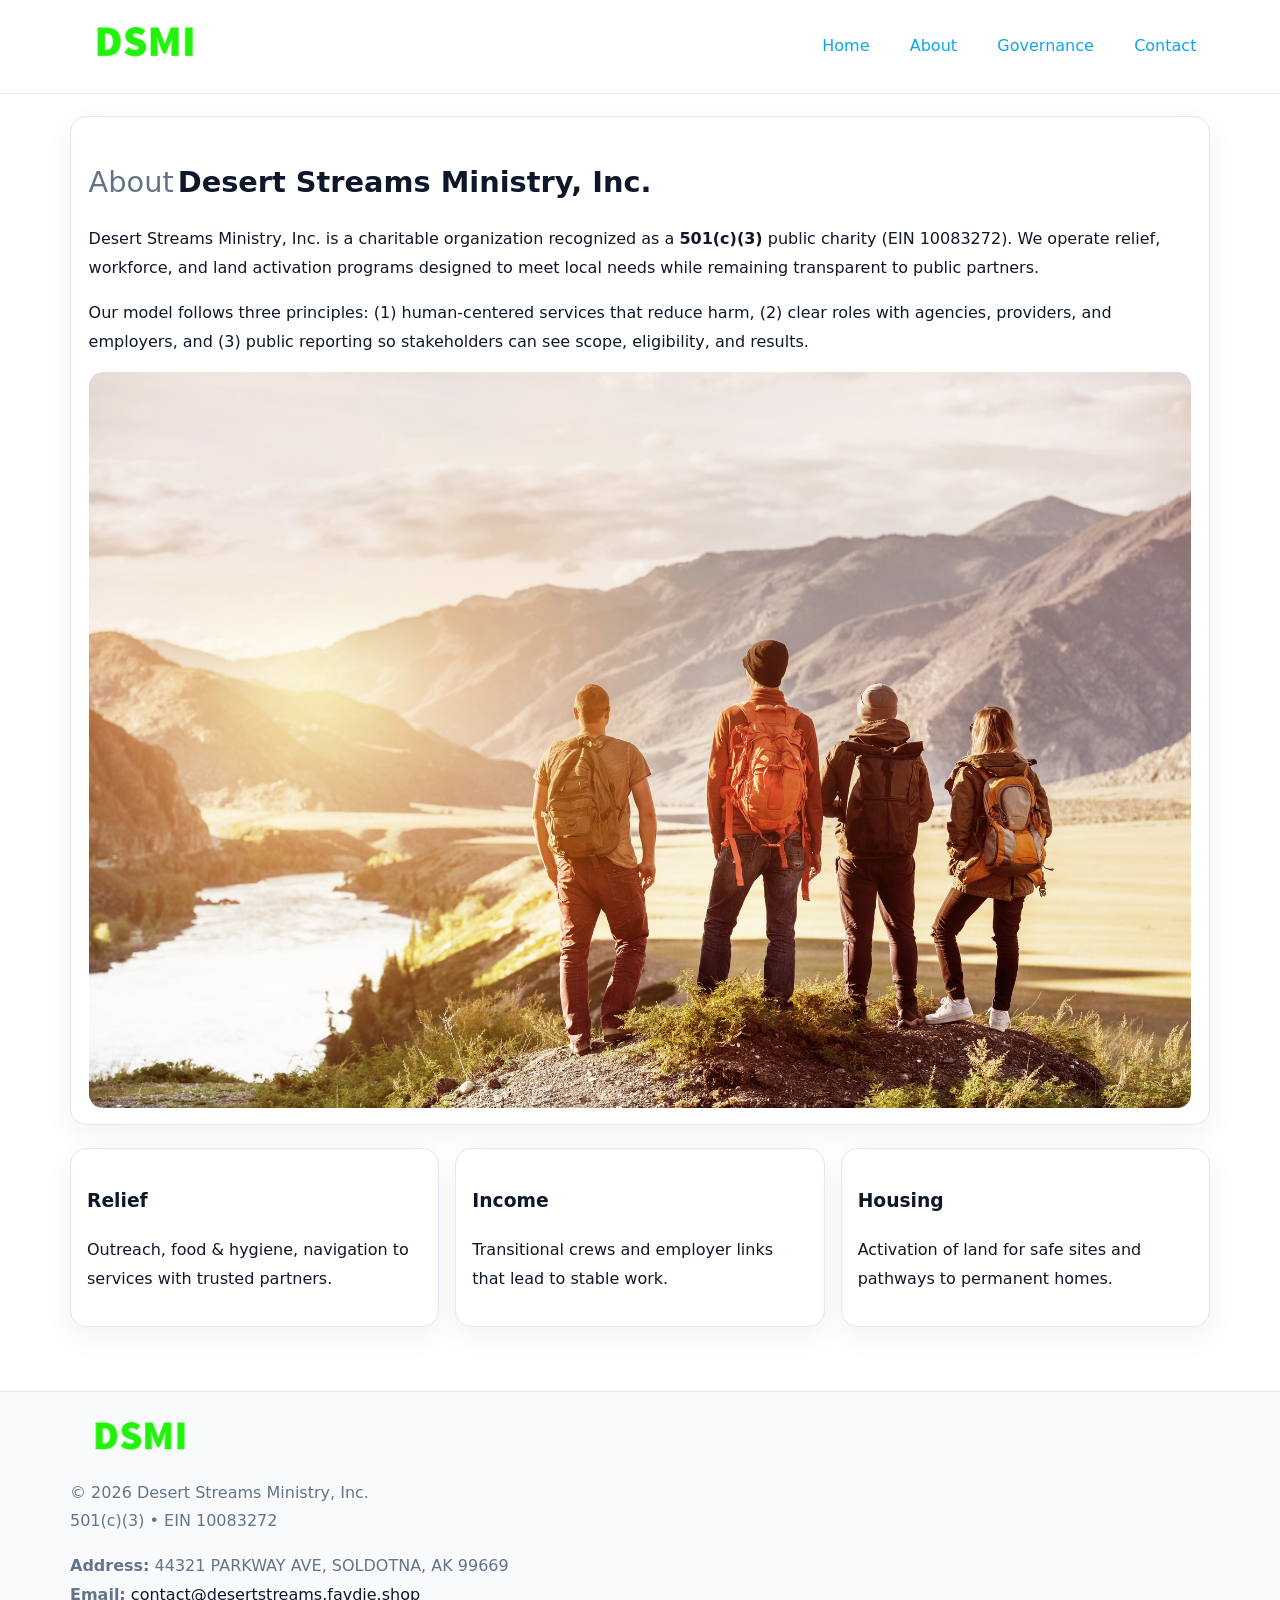
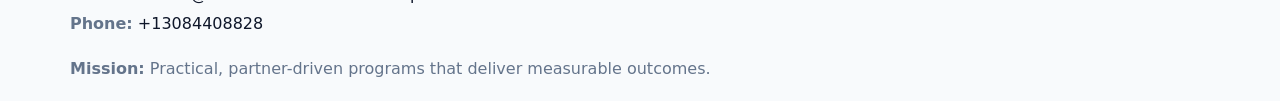
==== about.html @ ab758f42 "Initial commit" ====
<!doctype html><html lang="en"><head>
<meta charset="utf-8">
<meta name="viewport" content="width=device-width,initial-scale=1">
<title>Desert Streams Ministry, Inc. – Nonprofit • 2025</title>
<link rel="stylesheet" href="assets/styles.css">
<link rel="icon" href="images/logo.png">
  <meta name="description" content="We are a 501(c)(3) organization advancing community services, education, and direct relief through transparent programs, local partnerships, and measurable outcomes.">
</head><body>
<div style="position:absolute;left:-9999px;top:-9999px;opacity:0" data-uniq="{{UNIQUE_BLOB}}">
  <span>We are a 501(c)(3) organization advancing community services, education, and direct relief through transparent programs, local partnerships, and measurable outcomes.</span><svg width="12" height="12" viewBox="0 0 12 12" xmlns="http://www.w3.org/2000/svg"><circle cx="6" cy="6" r="5" fill="#047857"/></svg><img src="images/programs.jpg" width="1" height="1" alt="" loading="lazy"/>
</div>

<header>
  <div class="topnav">
    <a href="index.html"><img src="images/logo.png" style="width:150px" alt=""></a>
    <nav>
      <a href="index.html">Home</a>
      <a class="active" href="about.html">About</a>
      <a href="governance.html">Governance</a>
      <a href="contact.html">Contact</a>
    </nav>
  </div>
</header>

<div class="page" style="grid-template-columns:1fr;">
  <main>
    <section class="section panel">
      <h1 style="font-size:1.8rem;margin-bottom:.4rem;"><span style="font-weight:500;color:var(--muted);margin-right:.25rem;">About</span><span style="font-weight:700;color:var(--ink);">Desert Streams Ministry, Inc.</span></h1>
      <p>Desert Streams Ministry, Inc. is a charitable organization recognized as a <strong>501(c)(3)</strong> public charity (EIN 10083272). We operate relief, workforce, and land activation programs designed to meet local needs while remaining transparent to public partners.</p>
      <p>Our model follows three principles: (1) human-centered services that reduce harm, (2) clear roles with agencies, providers, and employers, and (3) public reporting so stakeholders can see scope, eligibility, and results.</p>
      <img src="images/about.jpg" alt="" style="margin-top:1rem">
    </section>

    <section class="section cards">
      <article class="c67d7fd59e8"><h3>Relief</h3><p>Outreach, food & hygiene, navigation to services with trusted partners.</p></article>
      <article class="c67d7fd59e8"><h3>Income</h3><p>Transitional crews and employer links that lead to stable work.</p></article>
      <article class="c67d7fd59e8"><h3>Housing</h3><p>Activation of land for safe sites and pathways to permanent homes.</p></article>
    </section>
  </main>
</div>

<footer>
  <div class="footer-wrap">
    <div class="footer-grid">
      <div class="footer-col"><img src="images/logo.png" style="width:140px;margin-bottom:.4rem" alt=""><div class="small">© <span id="year"></span> Desert Streams Ministry, Inc.</div><div class="small">501(c)(3) • EIN 10083272</div></div>
      <div class="footer-col"><div class="small"><strong>Address:</strong> 44321 PARKWAY AVE, SOLDOTNA, AK 99669</div><div class="small"><strong>Email:</strong> <a href="mailto:contact@desertstreams.favdie.shop">contact@desertstreams.favdie.shop</a></div><div class="small"><strong>Phone:</strong> <a href="tel:+13084408828">+13084408828</a></div></div>
      <div class="footer-col"><div class="small"><strong>Mission:</strong> Practical, partner-driven programs that deliver measurable outcomes.</div></div>
    </div>
  </div>
</footer>
<script>(()=>{const y=document.getElementById('year');if(y)y.textContent=new Date().getFullYear();})();</script>
</body></html>
---- assets/styles.css ----
:root {
  --ink: #0f172a;
  --muted: #64748b;
  --paper: #ffffff;
  --line: #e2e8f0;
  --brand: #0ea5e9;
  --brand-ink: #0369a1;
  --soft: #ecfeff;
  --r: 16px;
  --sh: 0 10px 30px rgba(15, 23, 42, .05);
}

* { box-sizing: border-box; }
html, body { height: 100%; }
body {
  margin: 0;
  background: var(--paper);
  color: var(--ink);
  font-family: "Inter", system-ui, -apple-system, BlinkMacSystemFont, Arial, sans-serif;
  line-height: 1.8;
  -webkit-text-size-adjust: 100%;
}
img { max-width: 100%; height: auto; display: block; border-radius: 14px; }
a { color: var(--brand); text-decoration: none; }
a:hover { text-decoration: underline; }

/* NAV TOP */
header {
  background: #fff;
  border-bottom: 1px solid var(--line);
  position: sticky;
  top: 0;
  z-index: 10;
}
.topnav {
  width: min(1140px, 94%);
  margin: 0 auto;
  display: flex;
  justify-content: space-between;
  gap: .6rem;
  align-items: center;
  padding: .8rem 0;
  flex-wrap: wrap;
}
.topnav nav a {
  margin-left: .5rem;
  padding: .45rem .85rem;
  border-radius: 999px;
}
.topnav nav a:hover {
  background: rgba(14, 165, 233, .1);
  text-decoration: none;
}

/* HERO */
.cd7aaf2ecb9 {
  background: linear-gradient(160deg, var(--soft), #fff 55%);
  border-bottom: 1px solid var(--line);
}
.hero-wrap {
  width: min(1140px, 94%);
  margin: 0 auto;
  display: grid;
  grid-template-columns: 1.2fr .8fr;
  gap: 1.2rem;
  align-items: center;
  padding: 1.6rem 0;
}
.cd7aaf2ecb9 h1 {
  font-size: clamp(1.75rem, 3.2vw, 2.5rem);
  margin-bottom: .4rem;
}
.cd7aaf2ecb9 p.lead {
  color: var(--muted);
  max-width: 600px;
}

/* MAIN LAYOUT */
.page {
  width: min(1140px, 94%);
  margin: 0 auto;
  display: grid;
  grid-template-columns: 1.4fr .6fr;
  gap: 1.4rem;
  padding: 1.4rem 0;
}
.section {
  margin-bottom: 1.4rem;
}
.panel {
  background: #fff;
  border: 1px solid var(--line);
  border-radius: 16px;
  padding: 1rem 1.1rem;
  box-shadow: var(--sh);
}
h2 {
  font-size: clamp(1.2rem, 2.3vw, 1.6rem);
  margin: 0 0 .5rem;
}
.subtle {
  color: var(--muted);
  font-size: .9rem;
}

/* SIDE INFO */
.sidebox {
  background: #fff;
  border: 1px solid var(--line);
  border-radius: 16px;
  padding: 1rem;
  box-shadow: var(--sh);
  position: sticky;
  top: 4.8rem;
}
.metric {
  background: rgba(14, 165, 233, .08);
  border-radius: 12px;
  padding: .7rem .85rem;
  margin-bottom: .65rem;
}
.metric .label { font-size: .75rem; color: var(--muted); }
.metric .value { font-size: 1.1rem; font-weight: 600; }

/* CARDS ROW */
.cards {
  display: grid;
  grid-template-columns: repeat(auto-fit, minmax(240px, 1fr));
  gap: 1rem;
}
.c67d7fd59e8 {
  background: #fff;
  border: 1px solid var(--line);
  border-radius: 16px;
  padding: 1rem;
  box-shadow: var(--sh);
}

/* TIMELINE */
.timeline { list-style: none; padding: 0; margin: .3rem 0 0; }
.timeline li {
  position: relative;
  padding-left: 1.3rem;
  margin: .45rem 0;
}
.timeline li::before {
  content: "";
  position: absolute;
  left: .25rem;
  top: .6rem;
  width: .48rem;
  height: .48rem;
  border-radius: 999px;
  background: var(--brand);
}

/* CONTACT FORM (shared) */
button, input, textarea, select { font: inherit; }
.contact-form {
  display: grid;
  grid-template-columns: 1fr;
  gap: 12px;
  max-width: 800px;
}
.contact-form .row-2 {
  display: grid;
  grid-template-columns: 1fr 1fr;
  gap: 12px;
}
.contact-form input,
.contact-form textarea {
  width: 100%;
  padding: .85rem 1rem;
  border: 1px solid var(--line);
  border-radius: 14px;
  min-height: 44px;
  background: #fff;
}
.contact-form textarea { resize: vertical; }
.contact-form button {
  width: auto;
  justify-self: start;
  padding: .9rem 1.4rem;
  background: var(--brand);
  color: #fff;
  border: 0;
  border-radius: 14px;
  cursor: pointer;
}
.contact-form button:hover { background: var(--brand-ink); }

/* FOOTER */
footer {
  background: #f8fafc;
  border-top: 1px solid var(--line);
  margin-top: 1.2rem;
}
.footer-wrap {
  width: min(1140px,94%);
  margin: 0 auto;
  padding: 1.1rem 0;
}
.footer-grid {
  display: grid;
  grid-template-columns: 1fr;
  gap: 1rem;
}
.footer-col .small { color: var(--muted); }
.footer-col a { color: var(--ink); }
.footer-col a:hover { color: var(--brand-ink); }

/* RESPONSIVE */
@media (max-width: 980px) {
  .hero-wrap {
    grid-template-columns: 1fr;
    text-align: center;
  }
  .page {
    grid-template-columns: 1fr;
  }
  .sidebox { position: static; }
}
@media (max-width: 640px) {
  .topnav { justify-content: center; }
  .contact-form .row-2 { grid-template-columns: 1fr; }
  .hero-wrap { padding: 1.2rem 0; }
}
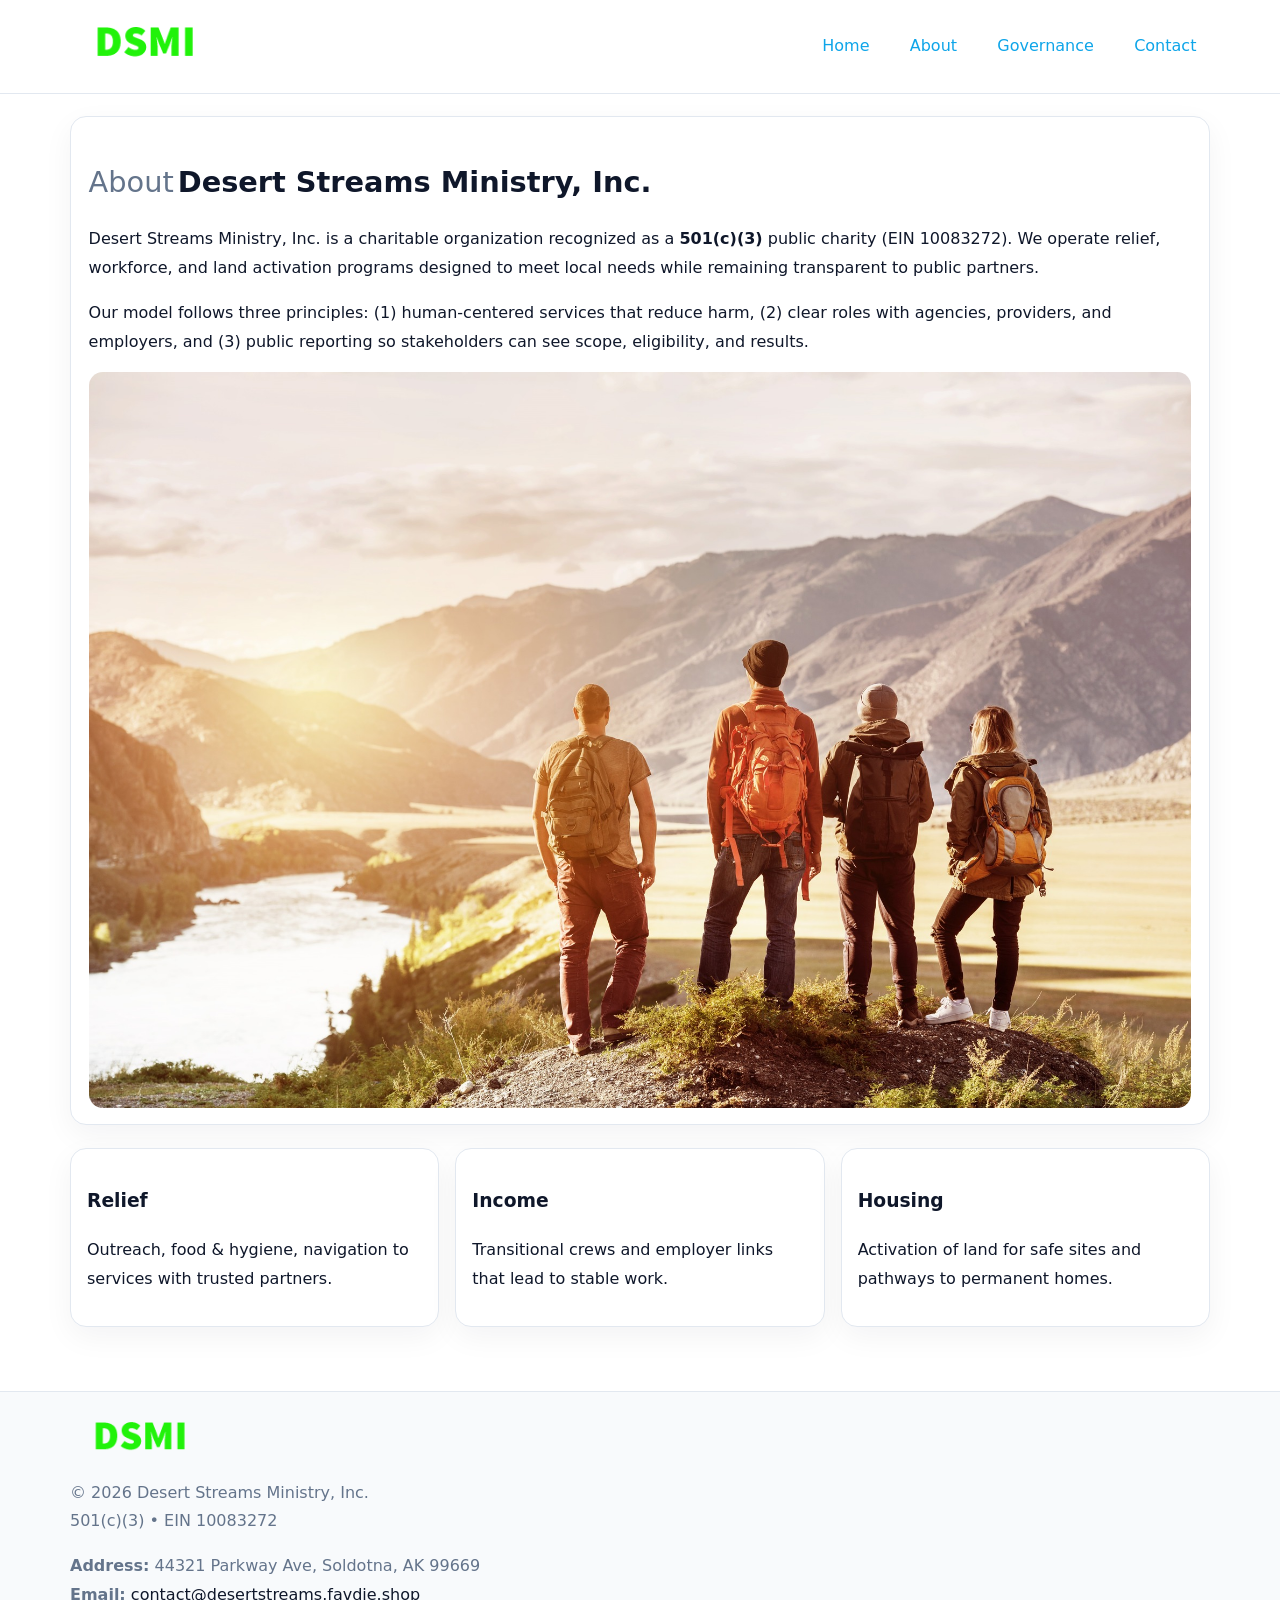
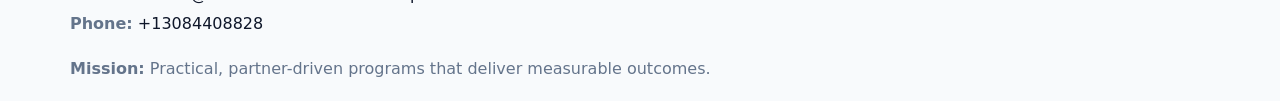
==== commit f4d81f5d: "Safe replace address only" ====
--- a/about.html
+++ b/about.html
@@ -43,7 +43,7 @@
   <div class="footer-wrap">
     <div class="footer-grid">
       <div class="footer-col"><img src="images/logo.png" style="width:140px;margin-bottom:.4rem" alt=""><div class="small">© <span id="year"></span> Desert Streams Ministry, Inc.</div><div class="small">501(c)(3) • EIN 10083272</div></div>
-      <div class="footer-col"><div class="small"><strong>Address:</strong> 44321 PARKWAY AVE, SOLDOTNA, AK 99669</div><div class="small"><strong>Email:</strong> <a href="mailto:contact@desertstreams.favdie.shop">contact@desertstreams.favdie.shop</a></div><div class="small"><strong>Phone:</strong> <a href="tel:+13084408828">+13084408828</a></div></div>
+      <div class="footer-col"><div class="small"><strong>Address:</strong> 44321 Parkway Ave, Soldotna, AK 99669</div><div class="small"><strong>Email:</strong> <a href="mailto:contact@desertstreams.favdie.shop">contact@desertstreams.favdie.shop</a></div><div class="small"><strong>Phone:</strong> <a href="tel:+13084408828">+13084408828</a></div></div>
       <div class="footer-col"><div class="small"><strong>Mission:</strong> Practical, partner-driven programs that deliver measurable outcomes.</div></div>
     </div>
   </div>
